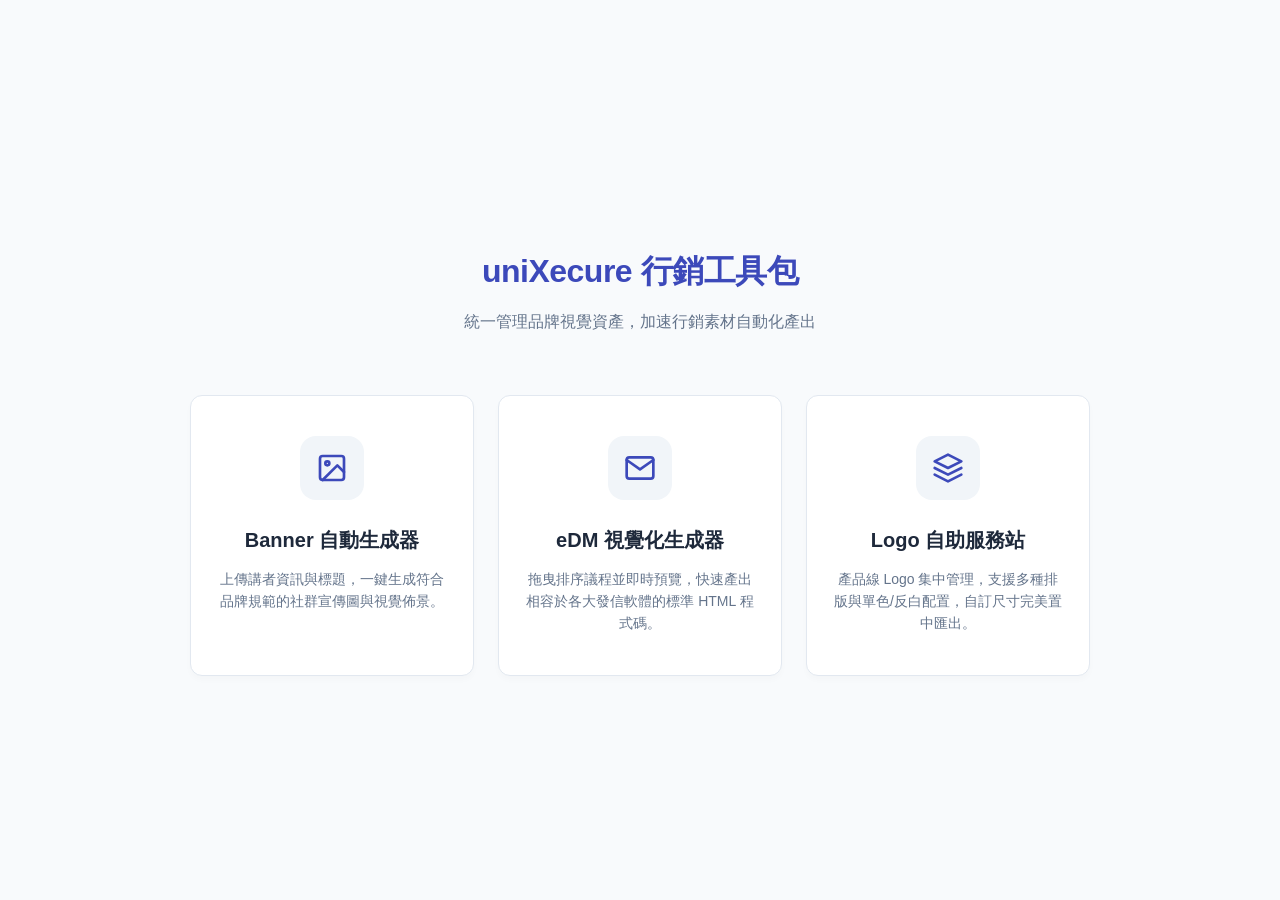
==== index.html @ f425b7b6 "新增 Logo 工具與全站 assets 資產庫" ====
<!DOCTYPE html>
<html lang="zh-TW">
<head>
    <meta charset="UTF-8">
    <meta name="viewport" content="width=device-width, initial-width=1.0">
    <title>行銷設計自動化工具包｜uniXecure</title>
    <link rel="icon" href="https://www.unixecure.com/favicon.ico" type="image/x-icon">
    <link rel="stylesheet" href="./style.css">
<style>
    /* --- Dashboard 專屬網格與卡片樣式 --- */
    .tools-grid {
        display: grid;
        grid-template-columns: repeat(auto-fit, minmax(260px, 1fr));
        gap: 24px;
        margin-top: 40px;
    }
    
    .tool-card {
        background: #ffffff;
        border: 1px solid var(--border-color);
        border-radius: 12px;
        padding: 40px 24px;
        text-align: center;
        text-decoration: none;
        transition: all 0.3s ease;
        box-shadow: 0 4px 6px rgba(0,0,0,0.02);
        display: flex;
        flex-direction: column;
        align-items: center;
    }
    
    .tool-card:hover {
        transform: translateY(-5px);
        box-shadow: 0 12px 20px rgba(60, 73, 186, 0.1);
        border-color: var(--primary);
    }
    
    .tool-icon {
        width: 64px;
        height: 64px;
        background: #f1f5f9;
        border-radius: 16px;
        display: flex;
        align-items: center;
        justify-content: center;
        margin-bottom: 24px;
        color: var(--primary);
        transition: background 0.3s ease;
    }
    
    .tool-card:hover .tool-icon {
        background: #e0e7ff;
    }
    
    .tool-card h2 {
        font-size: 20px;
        font-weight: bold;
        margin: 0 0 12px 0;
        color: var(--text-main);
    }
    
    .tool-card p {
        font-size: 14px;
        color: var(--text-muted);
        margin: 0;
        line-height: 1.6;
    }
</style>
</head>
<body class="dashboard-body">

    <div class="container">
        <header class="dashboard-header">
            <h1>uniXecure 行銷工具包</h1>
            <p style="color: var(--text-muted); font-size: 16px; margin-top: 8px;">
                統一管理品牌視覺資產，加速行銷素材自動化產出
            </p>
        </header>
        
        <main class="tools-grid">
            
            <a href="./banner-maker/index.html" class="tool-card">
                <div class="tool-icon">
                    <svg width="32" height="32" viewBox="0 0 24 24" fill="none" stroke="currentColor" stroke-width="2" stroke-linecap="round" stroke-linejoin="round">
                        <rect x="3" y="3" width="18" height="18" rx="2" ry="2"></rect>
                        <circle cx="8.5" cy="8.5" r="1.5"></circle>
                        <polyline points="21 15 16 10 5 21"></polyline>
                    </svg>
                </div>
                <h2>Banner 自動生成器</h2>
                <p>上傳講者資訊與標題，一鍵生成符合品牌規範的社群宣傳圖與視覺佈景。</p>
            </a>

            <a href="./edm-editor/index.html" class="tool-card">
                <div class="tool-icon">
                    <svg width="32" height="32" viewBox="0 0 24 24" fill="none" stroke="currentColor" stroke-width="2" stroke-linecap="round" stroke-linejoin="round">
                        <path d="M4 4h16c1.1 0 2 .9 2 2v12c0 1.1-.9 2-2 2H4c-1.1 0-2-.9-2-2V6c0-1.1.9-2 2-2z"></path>
                        <polyline points="22,6 12,13 2,6"></polyline>
                    </svg>
                </div>
                <h2>eDM 視覺化生成器</h2>
                <p>拖曳排序議程並即時預覽，快速產出相容於各大發信軟體的標準 HTML 程式碼。</p>
            </a>

            <a href="./logo-portal/index.html" class="tool-card">
                <div class="tool-icon">
                    <svg width="32" height="32" viewBox="0 0 24 24" fill="none" stroke="currentColor" stroke-width="2" stroke-linecap="round" stroke-linejoin="round">
                        <polygon points="12 2 2 7 12 12 22 7 12 2"></polygon>
                        <polyline points="2 17 12 22 22 17"></polyline>
                        <polyline points="2 12 12 17 22 12"></polyline>
                    </svg>
                </div>
                <h2>Logo 自助服務站</h2>
                <p>產品線 Logo 集中管理，支援多種排版與單色/反白配置，自訂尺寸完美置中匯出。</p>
            </a>

        </main>
    </div>

</body>
</html>
---- style.css ----
/* =========================================
   1. 全域變數與基礎字體設定 (三份 HTML 共用)
   ========================================= */
:root {
  --primary: #3c49ba;
  --secondary: #ffb415;
  --danger: #E1251B;
  --bg-color: #ffffff;
  --border-color: #e2e8f0;
  --text-main: #1e293b;
  --text-muted: #64748b;
}

body {
  margin: 0; 
  padding: 0;
  font-family: 'Helvetica Neue', Helvetica, Arial, 'Microsoft JhengHei', sans-serif;
  background-color: #f8fafc; 
  color: var(--text-main);
  line-height: 1.6;
}

/* =========================================
   2. 首頁專屬排版 (index.html 專用)
   ========================================= */
.dashboard-body {
  display: flex; flex-direction: column; align-items: center; justify-content: center; min-height: 100vh;
}
.container { width: 100%; max-width: 900px; padding: 40px 20px; }
.dashboard-header { text-align: center; margin-bottom: 60px; }
.dashboard-header h1 { font-size: 32px; font-weight: 700; color: var(--primary); margin-bottom: 12px; letter-spacing: -0.5px; }
.dashboard-header p { font-size: 16px; color: var(--text-muted); }
.tools-grid { display: grid; grid-template-columns: repeat(auto-fit, minmax(320px, 1fr)); gap: 30px; }
.tool-card { background-color: var(--bg-color); border: 1px solid var(--border-color); border-radius: 12px; padding: 40px 32px; text-decoration: none; color: inherit; transition: all 0.3s ease; box-shadow: 0 4px 6px rgba(0, 0, 0, 0.02); display: flex; flex-direction: column; align-items: flex-start; }
.tool-card:hover { transform: translateY(-4px); border-color: var(--primary); box-shadow: 0 12px 24px rgba(60, 73, 186, 0.15); }
.icon-wrapper { width: 48px; height: 48px; background-color: rgba(60, 73, 186, 0.08); border-radius: 10px; display: flex; align-items: center; justify-content: center; margin-bottom: 24px; color: var(--primary); }
.tool-title { font-size: 20px; font-weight: 600; margin-bottom: 8px; }
.tool-desc { font-size: 14px; color: var(--text-muted); margin-bottom: 24px; flex-grow: 1; }
.action-link { font-size: 14px; font-weight: 600; color: var(--primary); display: flex; align-items: center; gap: 4px; }
.action-link svg { transition: transform 0.2s ease; }
.tool-card:hover .action-link svg { transform: translateX(4px); }

/* =========================================
   3. 工具頁面共用排版 (Banner & EDM 專用)
   ========================================= */
.tool-layout {
  display: flex; 
  height: 100vh; 
  overflow: hidden;
}

.sidebar {
  width: 440px; 
  background-color: var(--bg-color);
  border-right: 1px solid var(--border-color);
  padding: 24px; 
  overflow-y: auto;
  box-shadow: 2px 0 10px rgba(0,0,0,0.02); 
  z-index: 10;
}

.header { margin-bottom: 24px; padding-bottom: 16px; border-bottom: 1px solid var(--border-color); }
.header h1 { margin: 0; font-size: 20px; color: var(--text-main); }
.header p { margin: 8px 0 0 0; font-size: 13px; color: var(--text-muted); line-height: 1.5;}

.preview-container {
  flex: 1; display: flex; flex-direction: column;
}

/* =========================================
   4. 表單與輸入框共用組件
   ========================================= */
.form-group { margin-bottom: 20px; }
.form-group label { display: block; font-size: 14px; font-weight: bold; margin-bottom: 8px; color: var(--text-main); }

.input-field {
  width: 100%; padding: 10px; border: 1px solid var(--border-color);
  border-radius: 6px; font-size: 14px; box-sizing: border-box;
  transition: border-color 0.2s; margin-bottom: 8px;
}
.input-field:focus { outline: none; border-color: var(--primary); box-shadow: 0 0 0 3px rgba(60, 73, 186, 0.1); }

/* =========================================
   5. 卡片與工具列共用組件
   ========================================= */
.section-card {
  background-color: #f8fafc; border: 1px solid var(--border-color);
  border-radius: 8px; padding: 16px; margin-bottom: 24px;
}
.section-card-header {
  display: flex; align-items: center; gap: 10px; font-size: 15px;
  font-weight: bold; margin-bottom: 16px; padding-bottom: 12px; border-bottom: 1px solid var(--border-color); cursor: pointer;
}

.toolbar { display: flex; border: 1px solid var(--border-color); border-radius: 6px; overflow: hidden; width: fit-content; margin-bottom: 8px; }
.toolbar-btn {
  cursor: pointer; background: #fff; border: none; border-right: 1px solid var(--border-color);
  padding: 6px 12px; font-size: 13px; transition: background 0.1s;
}
.toolbar-btn:last-child { border-right: none; }
.toolbar-btn:hover { background: #f1f5f9; }

/* =========================================
   6. 下載按鈕共用樣式
   ========================================= */
.btn-download {
  display: flex; justify-content: center; align-items: center; gap: 8px;
  width: 100%; padding: 16px; background: linear-gradient(135deg, var(--primary), #2563eb);
  color: white; text-align: center; border: none; border-radius: 8px; 
  font-size: 16px; font-weight: bold; letter-spacing: 1px;
  cursor: pointer; box-shadow: 0 4px 6px -1px rgba(60, 73, 186, 0.4);
  transition: all 0.2s ease; margin-top: 30px; margin-bottom: 80px;
}
.btn-download:hover { transform: translateY(-2px); box-shadow: 0 6px 12px -2px rgba(60, 73, 186, 0.5); }
.btn-download:active { transform: translateY(0); box-shadow: 0 2px 4px -1px rgba(60, 73, 186, 0.4); }


/* ==========================================
   7. 共用返回主頁按鈕樣式 (Sidebar 內嵌版)
   ========================================== */
.back-to-home {
  display: inline-flex;
  align-items: center;
  padding: 6px 12px;
  background-color: var(--bg-color);
  color: var(--text-muted); /* 使用次要文字顏色，避免搶走大標題風采 */
  border: 1px solid var(--border-color);
  border-radius: 6px;
  text-decoration: none;
  font-size: 13px;
  font-weight: 500;
  margin-bottom: 20px; /* 與下方大標題保持呼吸空間 */
  transition: all 0.2s ease;
}

.back-to-home:hover {
  color: var(--primary);
  border-color: var(--primary);
  background-color: #f8fafc;
  transform: translateY(-1px);
}
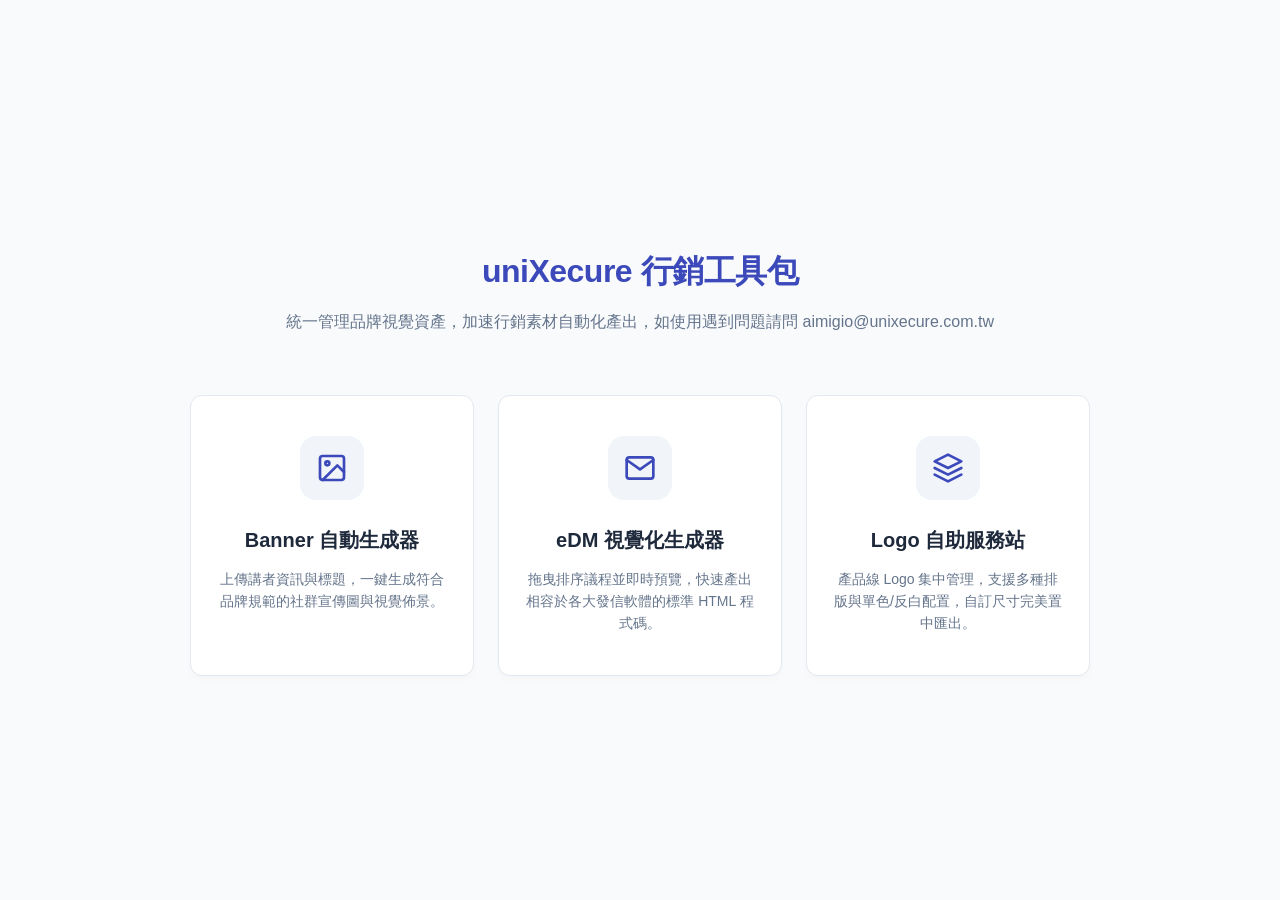
==== commit 60c8c49b: "fix" ====
--- a/index.html
+++ b/index.html
@@ -73,7 +73,7 @@
         <header class="dashboard-header">
             <h1>uniXecure 行銷工具包</h1>
             <p style="color: var(--text-muted); font-size: 16px; margin-top: 8px;">
-                統一管理品牌視覺資產，加速行銷素材自動化產出
+                統一管理品牌視覺資產，加速行銷素材自動化產出，如使用遇到問題請問 aimigio@unixecure.com.tw
             </p>
         </header>
         
@@ -117,5 +117,6 @@
         </main>
     </div>
 
+<script src="./js/common.js"></script>
 </body>
 </html>
--- a/style.css
+++ b/style.css
@@ -139,3 +139,105 @@
   background-color: #f8fafc;
   transform: translateY(-1px);
 }
+
+/* =========================================
+   8. 共用預覽區與畫布 (Banner, EDM, Logo 統一規格)
+   ========================================= */
+.preview-container {
+  background-color: #f1f5f9; /* 統一淺灰底色 */
+  display: flex;
+  flex-direction: column;
+  flex: 1;
+}
+
+.preview-header {
+  padding: 12px 24px;
+  background-color: #fff;
+  border-bottom: 1px solid var(--border-color);
+  font-size: 14px;
+  font-weight: bold;
+  color: var(--text-muted);
+  display: flex;
+  justify-content: space-between;
+  align-items: center;
+  gap: 16px;
+}
+
+.canvas-wrapper {
+  flex: 1;
+  display: flex;
+  align-items: center;
+  justify-content: center;
+  /* 統一使用透明棋盤格背景，幫助辨識透明圖層 */
+  background-image: repeating-linear-gradient(45deg, #f1f5f9 25%, transparent 25%, transparent 75%, #f1f5f9 75%, #f1f5f9), repeating-linear-gradient(45deg, #f1f5f9 25%, #ffffff 25%, #ffffff 75%, #f1f5f9 75%, #f1f5f9);
+  background-position: 0 0, 15px 15px;
+  background-size: 30px 30px;
+  background-color: #ffffff;
+  overflow: auto;
+  padding: 40px;
+}
+
+.canvas-wrapper canvas {
+  max-width: 100%;
+  max-height: 100%;
+  object-fit: contain;
+  box-shadow: 0 10px 25px rgba(0,0,0,0.05);
+  border: 1px solid var(--border-color);
+  /* background-color 將由 JS 動態控制，預設維持透明以顯示棋盤格 */
+}
+
+/* =========================================
+   9. 共用表單與操作元件庫
+   ========================================= */
+/* 上傳按鈕 */
+.file-upload-wrapper { display: flex; align-items: center; gap: 10px; width: 100%; }
+.file-upload-btn { background: #f1f5f9; border: 1px solid var(--border-color); padding: 9px 12px; border-radius: 6px; font-size: 13px; cursor: pointer; color: var(--text-main); white-space: nowrap; }
+.file-upload-btn:hover { background: #e2e8f0; }
+input[type="file"] { display: none; }
+
+/* Radio 藥丸按鈕 */
+.radio-group { display: flex; flex-wrap: wrap; gap: 8px; margin-top: 8px; }
+.radio-pill { position: relative; }
+.radio-pill input[type="radio"] { position: absolute; opacity: 0; width: 0; height: 0; }
+.radio-pill label { display: inline-block; padding: 8px 16px; background: #f1f5f9; border: 1px solid var(--border-color); border-radius: 20px; font-size: 13px; color: var(--text-muted); cursor: pointer; transition: all 0.2s; user-select: none; }
+.radio-pill label:hover { background: #e2e8f0; }
+.radio-pill input[type="radio"]:checked + label { background: var(--primary); color: #fff; border-color: var(--primary); font-weight: bold; box-shadow: 0 2px 4px rgba(60, 73, 186, 0.2); }
+.radio-pill input[type="radio"]:disabled + label { opacity: 0.5; cursor: not-allowed; background: #f8fafc; color: #cbd5e1; border-color: #f1f5f9; }
+
+/* 通用操作按鈕 (解決 btn-reset 命名衝突) */
+.btn-sm-outline { padding: 8px 12px; font-size: 12px; background: #fff; border: 1px solid var(--border-color); border-radius: 6px; cursor: pointer; color: var(--text-muted); transition: 0.2s; white-space: nowrap; }
+.btn-sm-outline:hover { background: #f1f5f9; color: var(--text-main); }
+
+.btn-text-link { display: block; width: 100%; text-align: center; background: none; border: none; color: var(--text-muted); font-size: 13px; cursor: pointer; padding: 10px; text-decoration: underline; margin-bottom: 20px; transition: color 0.2s ease; }
+.btn-text-link:hover { color: var(--danger); }
+
+/* 色碼選擇器 */
+.color-picker-group { display: flex; gap: 15px; margin-bottom: 18px; padding: 10px; background: #f8fafc; border-radius: 6px; border: 1px solid var(--border-color); flex-wrap: wrap; }
+.color-item { display: flex; align-items: center; gap: 8px; font-size: 14px; font-weight: bold; width: 100%; }
+.color-item input[type="color"], .color-picker-wrapper input[type="color"] { border: none; width: 30px; height: 30px; cursor: pointer; background: none; padding: 0; border: 1px solid #ccc; border-radius: 4px; }
+.color-picker-wrapper { display: none; margin-top: 8px; align-items: center; gap: 8px; }
+.color-picker-wrapper.active { display: flex; }
+
+/* =========================================
+   10. 特定工具專屬細節 (拖曳、動態區塊)
+   ========================================= */
+/* 動態區塊 (Logo) */
+.dynamic-section { display: none; padding-left: 16px; border-left: 3px solid #cbd5e1; margin-top: 12px; animation: fadeIn 0.3s ease-in-out; }
+.dynamic-section.active { display: block; }
+@keyframes fadeIn { from { opacity: 0; transform: translateY(-5px); } to { opacity: 1; transform: translateY(0); } }
+.size-inputs { display: flex; gap: 12px; align-items: center; }
+.size-inputs span { color: var(--text-muted); font-size: 14px; }
+.padding-wrapper { display: flex; gap: 8px; align-items: center; }
+
+/* 拖曳列表 (EDM) */
+.thumb-preview { width: 30px; height: 30px; border-radius: 4px; border: 1px solid var(--border-color); object-fit: contain; background: #fff; flex-shrink: 0; }
+.btn-delete { font-size: 13px; color: var(--danger); background: #fff; border: 1px solid #fca5a5; border-radius: 6px; padding: 8px 12px; cursor: pointer; transition: all 0.2s; }
+.btn-delete:hover { background: #fef2f2; border-color: var(--danger); }
+.drag-handle { cursor: grab; color: #cbd5e1; font-size: 18px; user-select: none; padding-right: 5px; }
+.drag-handle:active { cursor: grabbing; }
+.sortable-item { display: flex; align-items: flex-start; gap: 10px; margin-bottom: 12px; }
+.sortable-content { flex-grow: 1; }
+
+/* EDM iframe 特殊處理 */
+iframe { width: 100%; height: 100%; flex-grow: 1; border: none; background-color: #fff; }
+
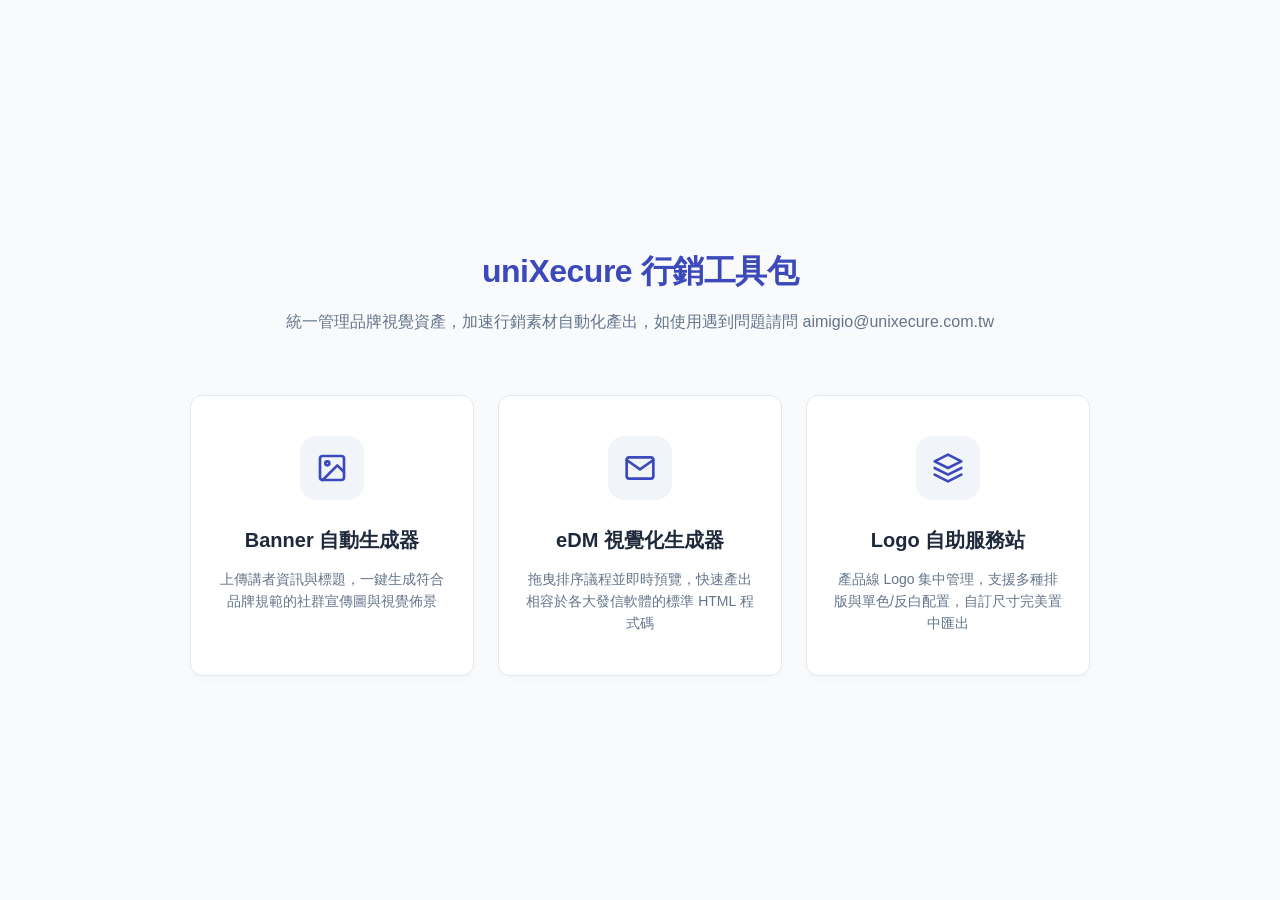
==== commit a8ed05f4: "調整 EDM 產生器：CTA/Logo 區塊優化、PDF 匯出、說明文字精簡 - EDM 產生器：Banner 建議比例改為 2.7:1、Logo 區塊移至頁尾且移除標題、   CTA 相關欄位整合為" ====
--- a/index.html
+++ b/index.html
@@ -88,7 +88,7 @@
                     </svg>
                 </div>
                 <h2>Banner 自動生成器</h2>
-                <p>上傳講者資訊與標題，一鍵生成符合品牌規範的社群宣傳圖與視覺佈景。</p>
+                <p>上傳講者資訊與標題，一鍵生成符合品牌規範的社群宣傳圖與視覺佈景</p>
             </a>
 
             <a href="./edm-editor/index.html" class="tool-card">
@@ -99,7 +99,7 @@
                     </svg>
                 </div>
                 <h2>eDM 視覺化生成器</h2>
-                <p>拖曳排序議程並即時預覽，快速產出相容於各大發信軟體的標準 HTML 程式碼。</p>
+                <p>拖曳排序議程並即時預覽，快速產出相容於各大發信軟體的標準 HTML 程式碼</p>
             </a>
 
             <a href="./logo-portal/index.html" class="tool-card">
@@ -111,7 +111,7 @@
                     </svg>
                 </div>
                 <h2>Logo 自助服務站</h2>
-                <p>產品線 Logo 集中管理，支援多種排版與單色/反白配置，自訂尺寸完美置中匯出。</p>
+                <p>產品線 Logo 集中管理，支援多種排版與單色/反白配置，自訂尺寸完美置中匯出</p>
             </a>
 
         </main>
--- a/style.css
+++ b/style.css
@@ -72,11 +72,13 @@
    ========================================= */
 .form-group { margin-bottom: 20px; }
 .form-group label { display: block; font-size: 14px; font-weight: bold; margin-bottom: 8px; color: var(--text-main); }
+.field-hint { margin: 4px 0 10px 0; font-size: 13px; color: var(--text-muted); line-height: 1.5; }
 
 .input-field {
   width: 100%; padding: 10px; border: 1px solid var(--border-color);
   border-radius: 6px; font-size: 14px; box-sizing: border-box;
   transition: border-color 0.2s; margin-bottom: 8px;
+  -webkit-appearance: none; appearance: none;
 }
 .input-field:focus { outline: none; border-color: var(--primary); box-shadow: 0 0 0 3px rgba(60, 73, 186, 0.1); }
 
@@ -241,3 +243,35 @@
 /* EDM iframe 特殊處理 */
 iframe { width: 100%; height: 100%; flex-grow: 1; border: none; background-color: #fff; }
 
+/* =========================================
+   11. 截圖模式專用狀態
+   ========================================= */
+/* 當 body 進入截圖模式時，隱藏左側欄與上方標題 */
+body.screenshot-mode .sidebar { display: none !important; }
+body.screenshot-mode .preview-header { display: none !important; }
+
+/* 浮動提示框樣式 (已移至右下角) */
+.screenshot-hint { 
+  display: none; 
+  position: fixed; 
+  bottom: 20px;       /* 從 top 改為 bottom */
+  right: 20px;        /* 從 left 改為 right */
+  background: rgba(15, 23, 42, 0.95); 
+  color: #fff; 
+  padding: 14px 20px; 
+  border-radius: 8px; 
+  font-size: 13px; 
+  font-weight: bold; 
+  z-index: 10000; 
+  box-shadow: 0 4px 12px rgba(0,0,0,0.2); 
+  text-align: left;   /* 改為靠左對齊，排版更清爽 */
+  backdrop-filter: blur(4px);
+  cursor: pointer;    /* 提示使用者可以點擊 */
+}
+
+/* 鍵盤快捷鍵樣式 */
+.screenshot-hint code { background: rgba(255,255,255,0.2); padding: 2px 6px; border-radius: 4px; margin: 0 4px; }
+
+/* 只有在截圖模式時才顯示提示框 */
+body.screenshot-mode .screenshot-hint { display: block; animation: fadeInUp 0.3s ease-out; }
+@keyframes fadeInUp { from { opacity: 0; transform: translateY(10px); } to { opacity: 1; transform: translateY(0); } }
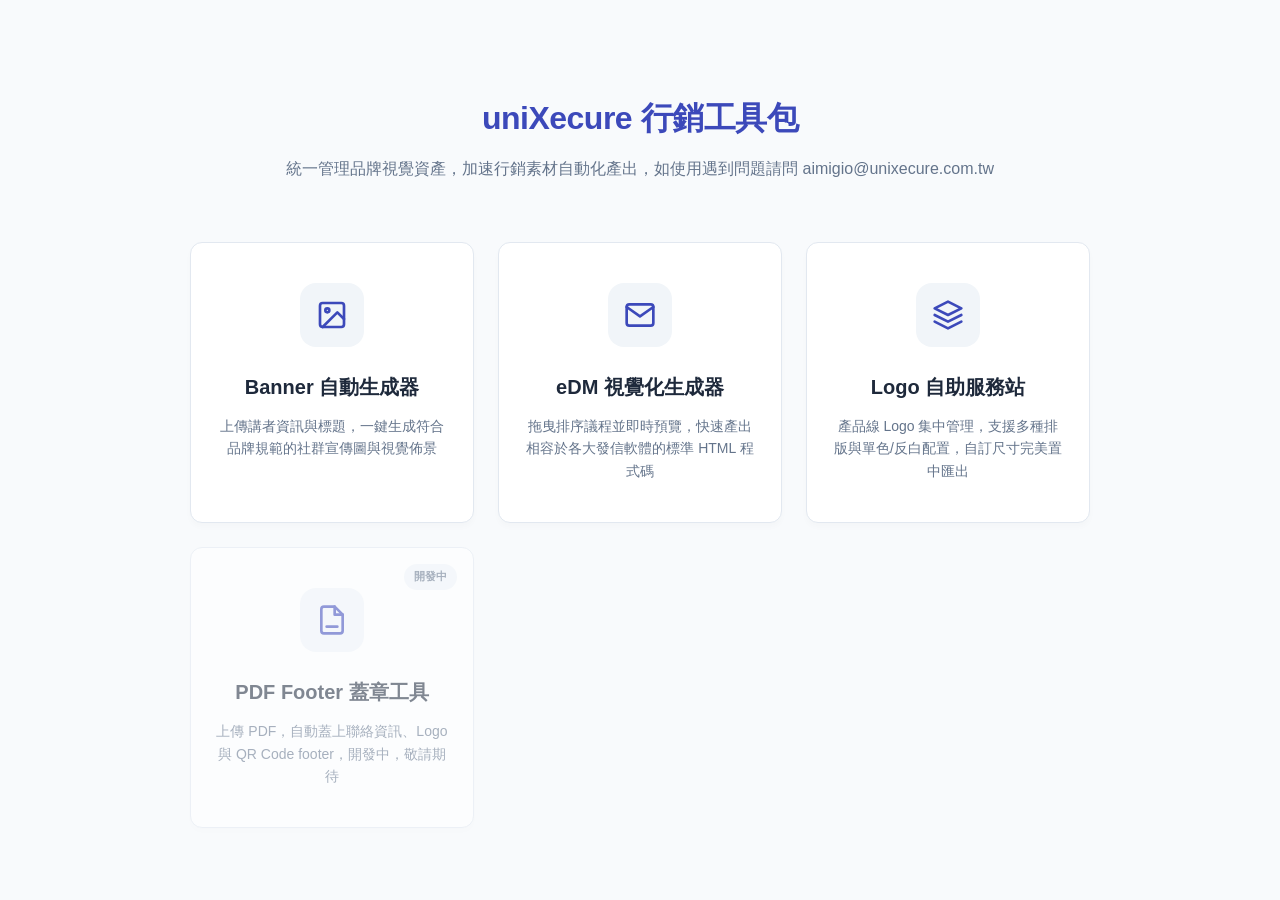
==== commit 63beab6b: "新增 PDF Footer 蓋章工具（第四個小工具，首頁入口暫時 disable） - 上傳 PDF，自動蓋上聯絡資訊、Logo、QR Code 組成的 footer，全部在   瀏覽器本機處理，檔案" ====
--- a/index.html
+++ b/index.html
@@ -51,7 +51,35 @@
     .tool-card:hover .tool-icon {
         background: #e0e7ff;
     }
-    
+
+    .tool-card.disabled {
+        cursor: not-allowed;
+        opacity: 0.55;
+        position: relative;
+    }
+
+    .tool-card.disabled:hover {
+        transform: none;
+        box-shadow: 0 4px 6px rgba(0,0,0,0.02);
+        border-color: var(--border-color);
+    }
+
+    .tool-card.disabled:hover .tool-icon {
+        background: #f1f5f9;
+    }
+
+    .tool-card-badge {
+        position: absolute;
+        top: 16px;
+        right: 16px;
+        background: #f1f5f9;
+        color: var(--text-muted);
+        font-size: 11px;
+        font-weight: bold;
+        padding: 4px 10px;
+        border-radius: 20px;
+    }
+
     .tool-card h2 {
         font-size: 20px;
         font-weight: bold;
@@ -114,6 +142,19 @@
                 <p>產品線 Logo 集中管理，支援多種排版與單色/反白配置，自訂尺寸完美置中匯出</p>
             </a>
 
+            <div class="tool-card disabled" aria-disabled="true" title="開發中，暫未開放">
+                <span class="tool-card-badge">開發中</span>
+                <div class="tool-icon">
+                    <svg width="32" height="32" viewBox="0 0 24 24" fill="none" stroke="currentColor" stroke-width="2" stroke-linecap="round" stroke-linejoin="round">
+                        <path d="M14 2H6a2 2 0 0 0-2 2v16a2 2 0 0 0 2 2h12a2 2 0 0 0 2-2V8z"></path>
+                        <polyline points="14 2 14 8 20 8"></polyline>
+                        <line x1="8" y1="17" x2="16" y2="17"></line>
+                    </svg>
+                </div>
+                <h2>PDF Footer 蓋章工具</h2>
+                <p>上傳 PDF，自動蓋上聯絡資訊、Logo 與 QR Code footer，開發中，敬請期待</p>
+            </div>
+
         </main>
     </div>
 
--- a/style.css
+++ b/style.css
@@ -93,6 +93,8 @@
   display: flex; align-items: center; gap: 10px; font-size: 15px;
   font-weight: bold; margin-bottom: 16px; padding-bottom: 12px; border-bottom: 1px solid var(--border-color); cursor: pointer;
 }
+.section-card-header.collapsed { margin-bottom: 0; padding-bottom: 0; border-bottom: none; }
+.section-card-header input[type="checkbox"] { width: 20px; height: 20px; flex-shrink: 0; cursor: pointer; accent-color: var(--primary); }
 
 .toolbar { display: flex; border: 1px solid var(--border-color); border-radius: 6px; overflow: hidden; width: fit-content; margin-bottom: 8px; }
 .toolbar-btn {
@@ -115,6 +117,7 @@
 }
 .btn-download:hover { transform: translateY(-2px); box-shadow: 0 6px 12px -2px rgba(60, 73, 186, 0.5); }
 .btn-download:active { transform: translateY(0); box-shadow: 0 2px 4px -1px rgba(60, 73, 186, 0.4); }
+.btn-download:disabled { opacity: 0.5; cursor: not-allowed; box-shadow: none; transform: none; }
 
 
 /* ==========================================
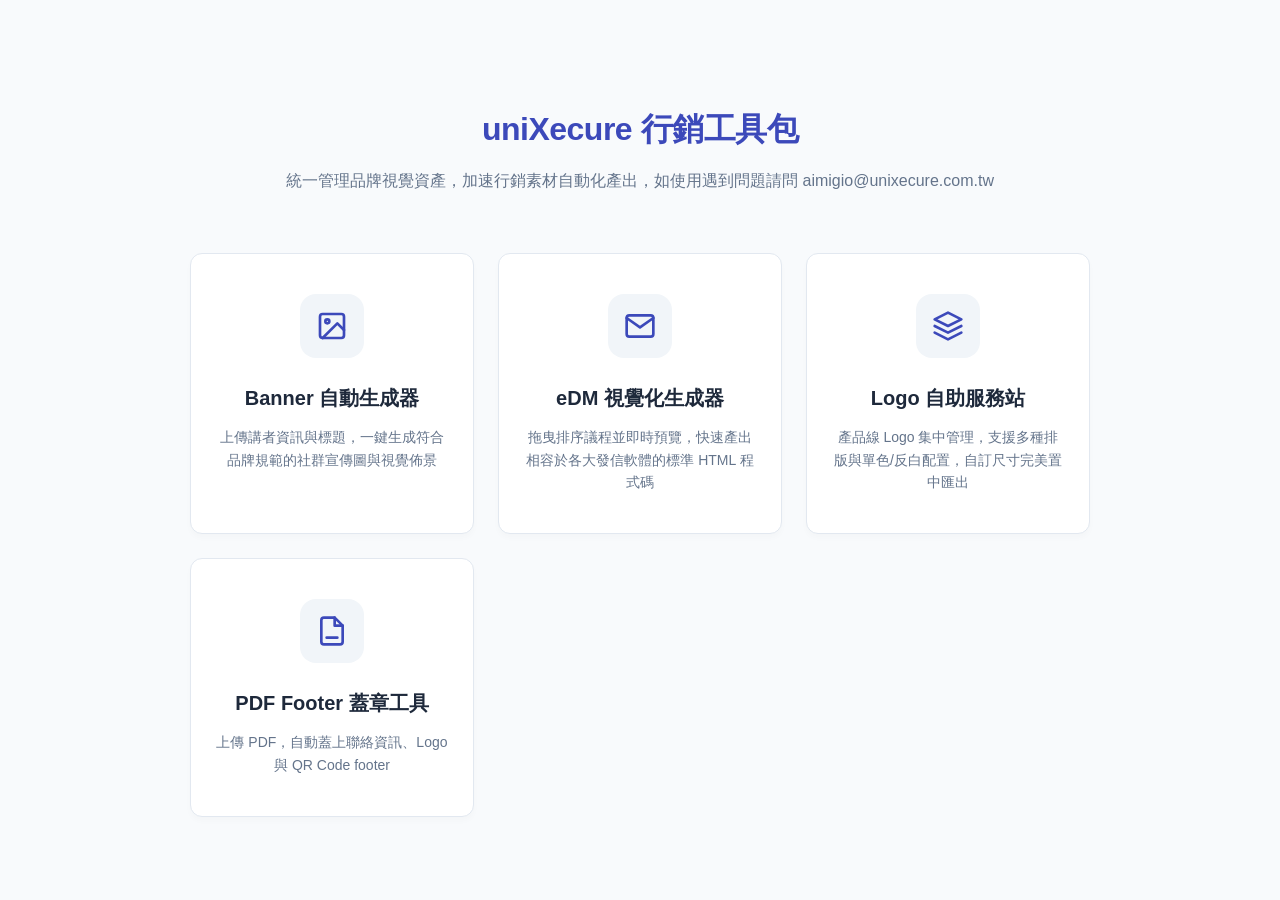
==== commit f95d73e5: "首頁開放 PDF Footer 蓋章工具連結 拿掉開發中卡片，改成可點擊連到 pdf-footer/，disabled 相關的 CSS 規則也一併清掉，沒有其他卡片在用了  Co-Authored-B" ====
--- a/index.html
+++ b/index.html
@@ -50,34 +50,6 @@
     
     .tool-card:hover .tool-icon {
         background: #e0e7ff;
-    }
-
-    .tool-card.disabled {
-        cursor: not-allowed;
-        opacity: 0.55;
-        position: relative;
-    }
-
-    .tool-card.disabled:hover {
-        transform: none;
-        box-shadow: 0 4px 6px rgba(0,0,0,0.02);
-        border-color: var(--border-color);
-    }
-
-    .tool-card.disabled:hover .tool-icon {
-        background: #f1f5f9;
-    }
-
-    .tool-card-badge {
-        position: absolute;
-        top: 16px;
-        right: 16px;
-        background: #f1f5f9;
-        color: var(--text-muted);
-        font-size: 11px;
-        font-weight: bold;
-        padding: 4px 10px;
-        border-radius: 20px;
     }
 
     .tool-card h2 {
@@ -142,8 +114,7 @@
                 <p>產品線 Logo 集中管理，支援多種排版與單色/反白配置，自訂尺寸完美置中匯出</p>
             </a>
 
-            <div class="tool-card disabled" aria-disabled="true" title="開發中，暫未開放">
-                <span class="tool-card-badge">開發中</span>
+            <a href="./pdf-footer/index.html" class="tool-card">
                 <div class="tool-icon">
                     <svg width="32" height="32" viewBox="0 0 24 24" fill="none" stroke="currentColor" stroke-width="2" stroke-linecap="round" stroke-linejoin="round">
                         <path d="M14 2H6a2 2 0 0 0-2 2v16a2 2 0 0 0 2 2h12a2 2 0 0 0 2-2V8z"></path>
@@ -152,8 +123,8 @@
                     </svg>
                 </div>
                 <h2>PDF Footer 蓋章工具</h2>
-                <p>上傳 PDF，自動蓋上聯絡資訊、Logo 與 QR Code footer，開發中，敬請期待</p>
-            </div>
+                <p>上傳 PDF，自動蓋上聯絡資訊、Logo 與 QR Code footer</p>
+            </a>
 
         </main>
     </div>
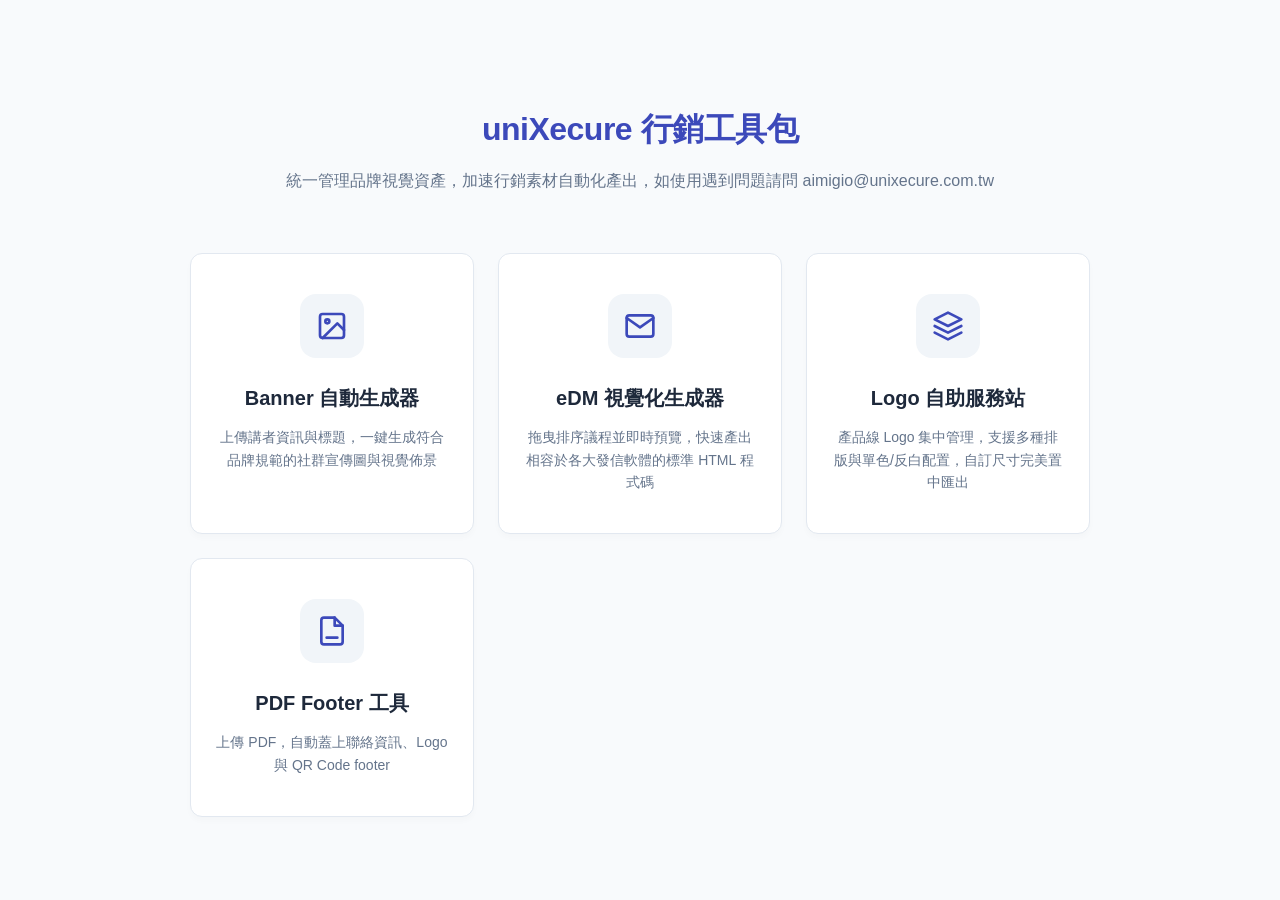
==== commit 172a49b8: "文案清理與調整頁面尺寸改用藍色卡片凸顯 全部拿掉「蓋章」用字，改成 PDF Footer 工具／加上 Footer／下載處理後 的 PDF 等說法  拿掉幾句多餘的說明小字：套用範圍/PDF上傳建議/" ====
--- a/index.html
+++ b/index.html
@@ -122,7 +122,7 @@
                         <line x1="8" y1="17" x2="16" y2="17"></line>
                     </svg>
                 </div>
-                <h2>PDF Footer 蓋章工具</h2>
+                <h2>PDF Footer 工具</h2>
                 <p>上傳 PDF，自動蓋上聯絡資訊、Logo 與 QR Code footer</p>
             </a>
 
--- a/style.css
+++ b/style.css
@@ -87,6 +87,10 @@
    ========================================= */
 .section-card {
   background-color: #f8fafc; border: 1px solid var(--border-color);
+  border-radius: 8px; padding: 16px; margin-bottom: 24px;
+}
+.section-card-primary {
+  background-color: rgba(60, 73, 186, 0.06); border: 1px solid rgba(60, 73, 186, 0.25);
   border-radius: 8px; padding: 16px; margin-bottom: 24px;
 }
 .section-card-header {
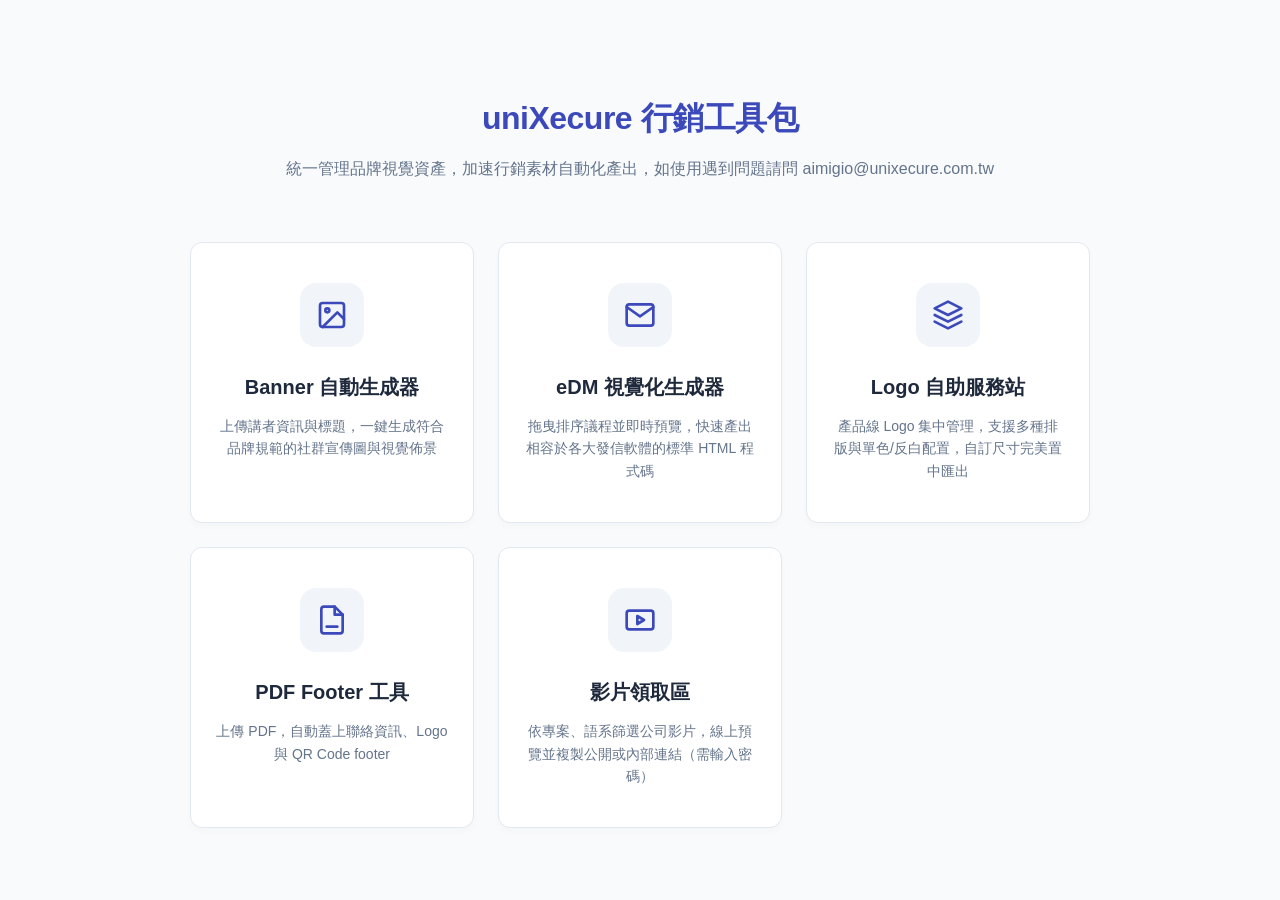
==== commit 57c49b0e: "影片領取區：首頁上架，密碼頁加上試算表 A1 提示 Co-Authored-By: Claude Sonnet 5.5 <noreply@anthropic.com>" ====
--- a/index.html
+++ b/index.html
@@ -126,6 +126,17 @@
                 <p>上傳 PDF，自動蓋上聯絡資訊、Logo 與 QR Code footer</p>
             </a>
 
+            <a href="./video-hub/index.html" class="tool-card">
+                <div class="tool-icon">
+                    <svg width="32" height="32" viewBox="0 0 24 24" fill="none" stroke="currentColor" stroke-width="2" stroke-linecap="round" stroke-linejoin="round">
+                        <rect x="2" y="5" width="20" height="14" rx="2"></rect>
+                        <polygon points="10 9 15 12 10 15 10 9"></polygon>
+                    </svg>
+                </div>
+                <h2>影片領取區</h2>
+                <p>依專案、語系篩選公司影片，線上預覽並複製公開或內部連結（需輸入密碼）</p>
+            </a>
+
         </main>
     </div>
 
--- a/style.css
+++ b/style.css
@@ -112,6 +112,7 @@
    6. 下載按鈕共用樣式
    ========================================= */
 .btn-download {
+  box-sizing: border-box;
   display: flex; justify-content: center; align-items: center; gap: 8px;
   width: 100%; padding: 16px; background: linear-gradient(135deg, var(--primary), #2563eb);
   color: white; text-align: center; border: none; border-radius: 8px; 
